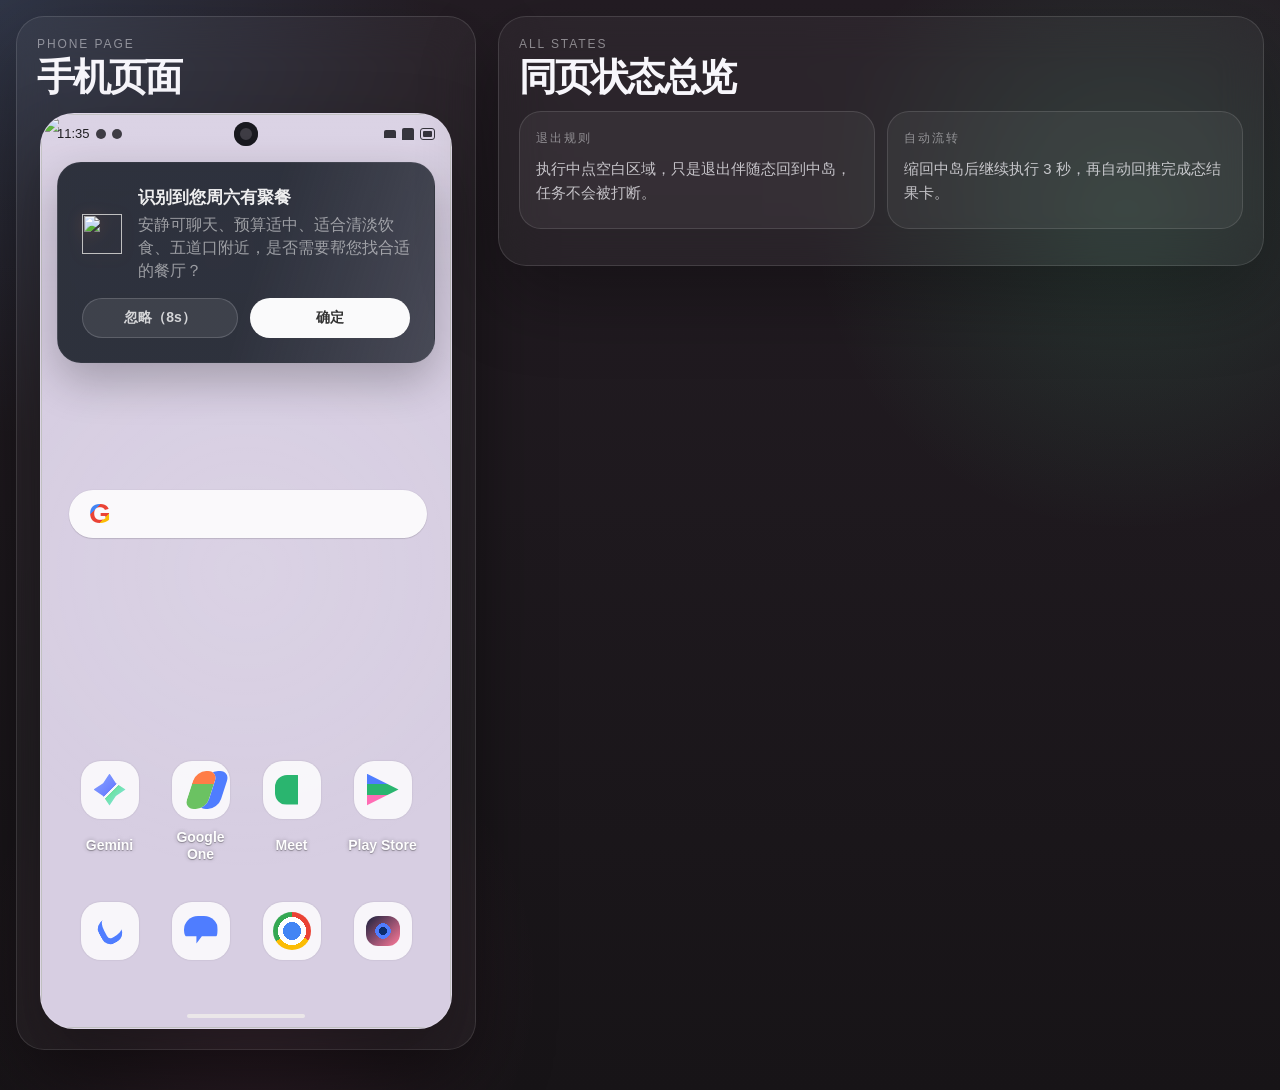
==== docs/index.html @ 6a026d92 "Deploy GitHub Pages demo" ====
<!DOCTYPE html>
<html lang="zh-CN">
  <head>
    <meta charset="UTF-8" />
    <meta name="viewport" content="width=device-width, initial-scale=1.0" />
    <title>玲珑台 · 手机单页状态 Demo</title>
    <link rel="stylesheet" href="./styles.css" />
    <script src="./script.js" defer></script>
  </head>
  <body>
    <main class="app-shell">
      <section class="showcase">
        <section class="phone-column" aria-labelledby="phoneDemoTitle">
          <div class="section-head">
            <p class="section-head__eyebrow">Phone Page</p>
            <h2 class="section-head__title" id="phoneDemoTitle">手机页面</h2>
          </div>

          <div class="phone-stage">
            <section class="phone-frame" id="phoneFrame" data-state="proactive" data-companion="false" aria-label="玲珑台手机状态原型">
              <div class="phone-scene" aria-hidden="true">
                <img
                  class="phone-scene__wallpaper"
                  src="https://www.figma.com/api/mcp/asset/6f708386-4f5e-4f0f-9b4f-8b4cb93e9d28"
                  alt=""
                />
                <div class="phone-scene__veil"></div>
              </div>

              <div class="status-bar">
                <div class="status-bar__left">
                  <span>11:35</span>
                  <span class="status-bar__icon-dot"></span>
                  <span class="status-bar__icon-dot"></span>
                </div>
                <div class="status-bar__camera"></div>
                <div class="status-bar__right">
                  <span class="signal signal--short"></span>
                  <span class="signal signal--mid"></span>
                  <span class="battery"></span>
                </div>
              </div>

              <div class="chip-runner" id="chipRunner" hidden>
                <img
                  class="chip-runner__orb"
                  src="https://www.figma.com/api/mcp/asset/0bcaefc9-18db-4b13-9043-79a9024e879a"
                  alt=""
                />
                <span class="chip-runner__eye"></span>
                <span class="chip-runner__label">执行中</span>
              </div>

              <div class="home-clock">
                <p class="home-clock__time">11:35</p>
                <p class="home-clock__meta">Mon, Aug 03 · 76°F</p>
              </div>

              <div class="search-bar">
                <span class="search-bar__logo">G</span>
              </div>

              <div class="app-grid" aria-hidden="true">
                <div class="app-icon">
                  <span class="app-icon__glyph app-icon__glyph--gem"></span>
                  <span class="app-icon__label">Gemini</span>
                </div>
                <div class="app-icon">
                  <span class="app-icon__glyph app-icon__glyph--one"></span>
                  <span class="app-icon__label">Google One</span>
                </div>
                <div class="app-icon">
                  <span class="app-icon__glyph app-icon__glyph--meet"></span>
                  <span class="app-icon__label">Meet</span>
                </div>
                <div class="app-icon">
                  <span class="app-icon__glyph app-icon__glyph--play"></span>
                  <span class="app-icon__label">Play Store</span>
                </div>
              </div>

              <div class="dock-row" aria-hidden="true">
                <div class="dock-icon dock-icon--phone"></div>
                <div class="dock-icon dock-icon--message"></div>
                <div class="dock-icon dock-icon--chrome"></div>
                <div class="dock-icon dock-icon--camera"></div>
              </div>

              <div class="companion-bottom-effect" id="companionBottomEffect" hidden aria-hidden="true"></div>
              <div class="glow-shell" id="glowShell" hidden></div>

              <div class="companion-dock" id="companionDock" hidden>
                <button class="companion-dock__action" type="button" tabindex="-1" aria-hidden="true">
                  <img
                    class="companion-dock__icon"
                    src="https://www.figma.com/api/mcp/asset/87b3742c-a028-407c-aced-9075e47ef347"
                    alt=""
                  />
                </button>
                <button class="companion-dock__action" type="button" tabindex="-1" aria-hidden="true">
                  <img
                    class="companion-dock__icon"
                    src="https://www.figma.com/api/mcp/asset/89a46f69-00f6-45d0-a961-5c5a5871bcb5"
                    alt=""
                  />
                </button>
                <button class="companion-dock__action" type="button" tabindex="-1" aria-hidden="true">
                  <img
                    class="companion-dock__icon companion-dock__icon--wide"
                    src="https://www.figma.com/api/mcp/asset/6d7c1234-5e90-4bb0-819e-bd3ad5ebcbb4"
                    alt=""
                  />
                </button>
              </div>

              <p class="tap-hint" id="tapHint" hidden>点击说话</p>

              <article class="overlay-card overlay-card--service" id="serviceCard" aria-live="polite">
                <div class="overlay-card__row">
                  <img
                    class="voice-logo"
                    src="https://www.figma.com/api/mcp/asset/0bcaefc9-18db-4b13-9043-79a9024e879a"
                    alt=""
                  />
                  <div class="overlay-card__copy">
                    <h3>识别到您周六有聚餐</h3>
                    <p>安静可聊天、预算适中、适合清淡饮食、五道口附近，是否需要帮您找合适的餐厅？</p>
                  </div>
                </div>
                <div class="overlay-card__actions">
                  <button class="ghost-btn" type="button" id="ignoreStartBtn">忽略（8s）</button>
                  <button class="solid-btn" type="button" id="startFlowBtn">确定</button>
                </div>
              </article>

              <article class="overlay-card overlay-card--selection" id="selectionCard" hidden aria-live="polite">
                <div class="overlay-card__head">
                  <h3>已为您找到 3 家符合条件的餐厅</h3>
                </div>
                <div class="restaurant-list" id="restaurantList"></div>
                <div class="overlay-card__actions">
                  <button class="ghost-btn" type="button" id="ignoreSelectBtn">忽略</button>
                  <button class="solid-btn" type="button" id="selectConfirmBtn">确认</button>
                </div>
              </article>

              <article class="overlay-card overlay-card--info" id="infoCard" hidden aria-live="polite">
                <div class="overlay-card__head">
                  <h3>已查到门店信息</h3>
                </div>
                <p class="overlay-card__quote" id="infoQuote">
                  “营业时间 10:00-22:00，已为您查到预约电话 xxx，是否需要为您电话预约？”
                </p>
                <div class="overlay-card__actions">
                  <button class="ghost-btn" type="button" id="ignoreInfoBtn">忽略</button>
                  <button class="solid-btn" type="button" id="confirmInfoBtn">确定</button>
                </div>
              </article>

              <article class="overlay-card overlay-card--toast" id="runningToast" hidden aria-live="polite">
                <div class="overlay-card__toast-meta">
                  <img
                    class="voice-logo voice-logo--small"
                    src="https://www.figma.com/api/mcp/asset/0bcaefc9-18db-4b13-9043-79a9024e879a"
                    alt=""
                  />
                  <span>天禧AI-正在执行</span>
                </div>
                <p id="runningCopy">正在为您完成餐厅预订...</p>
              </article>

              <button class="blank-surface" id="blankZoneBtn" type="button" hidden aria-label="点击空白处退出伴随态"></button>

              <article class="overlay-card overlay-card--result" id="resultCard" hidden aria-live="polite">
                <div class="overlay-card__row overlay-card__row--start">
                  <img
                    class="voice-logo"
                    src="https://www.figma.com/api/mcp/asset/0bcaefc9-18db-4b13-9043-79a9024e879a"
                    alt=""
                  />
                  <div class="overlay-card__copy">
                    <h3>已为您完成餐厅预订</h3>
                    <p class="overlay-card__result-line" id="resultPrimary">✓预订餐厅：金谷园饺子馆·五道口店，时间：周六 18:30</p>
                    <p class="overlay-card__result-line">✓添加日程：已添加周日聚餐日程</p>
                  </div>
                </div>
                <div class="overlay-card__actions overlay-card__actions--single">
                  <button class="ghost-btn ghost-btn--wide" type="button" id="finishBtn">我知道了</button>
                </div>
              </article>

              <div class="gesture-bar" aria-hidden="true"></div>
            </section>
          </div>
        </section>

        <section class="states-column" aria-labelledby="statesTitle">
          <div class="section-head section-head--tight">
            <p class="section-head__eyebrow">All States</p>
            <h2 class="section-head__title" id="statesTitle">同页状态总览</h2>
          </div>

          <div class="flow-notes">
            <div class="flow-notes__item">
              <span class="flow-notes__label">退出规则</span>
              <p>执行中点空白区域，只是退出伴随态回到中岛，任务不会被打断。</p>
            </div>
            <div class="flow-notes__item">
              <span class="flow-notes__label">自动流转</span>
              <p>缩回中岛后继续执行 3 秒，再自动回推完成态结果卡。</p>
            </div>
          </div>

          <div class="state-grid" id="stateGrid" aria-label="状态节点列表"></div>
        </section>
      </section>
    </main>
  </body>
</html>
---- docs/styles.css ----
:root {
  --bg: #171417;
  --bg-soft: #201b20;
  --panel: rgba(255, 255, 255, 0.06);
  --panel-strong: rgba(255, 255, 255, 0.09);
  --line: rgba(255, 255, 255, 0.12);
  --line-strong: rgba(255, 255, 255, 0.22);
  --text: #f7f6fb;
  --text-muted: rgba(247, 246, 251, 0.74);
  --text-soft: rgba(247, 246, 251, 0.48);
  --card-text: rgba(255, 255, 255, 0.92);
  --card-muted: rgba(255, 255, 255, 0.52);
  --accent-blue: #6eb8ff;
  --accent-green: #5ce19e;
  --accent-orange: #ff8a2a;
  --white: #ffffff;
  --shadow-lg: 0 30px 80px rgba(0, 0, 0, 0.32);
  --shadow-md: 0 18px 44px rgba(0, 0, 0, 0.24);
  --ease: cubic-bezier(0.22, 1, 0.36, 1);
  --fast: 180ms;
  --medium: 320ms;
  --slow: 520ms;
}

* {
  box-sizing: border-box;
}

[hidden] {
  display: none !important;
}

html,
body {
  margin: 0;
  min-height: 100%;
}

body {
  font-family: "Avenir Next", "SF Pro Display", "PingFang SC", "Hiragino Sans GB", "Noto Sans SC", sans-serif;
  color: var(--text);
  background:
    radial-gradient(circle at left top, rgba(110, 184, 255, 0.16), transparent 26%),
    radial-gradient(circle at right 12% top 20%, rgba(92, 225, 158, 0.14), transparent 22%),
    radial-gradient(circle at left 20% bottom 10%, rgba(255, 108, 180, 0.1), transparent 20%),
    linear-gradient(180deg, #241d24 0%, var(--bg) 100%);
}

button,
a {
  font: inherit;
}

button {
  border: 0;
  background: none;
  color: inherit;
  padding: 0;
  cursor: pointer;
  -webkit-tap-highlight-color: transparent;
}

a {
  color: inherit;
  text-decoration: none;
}

button:focus-visible,
a:focus-visible,
.restaurant-item:focus-visible,
.state-tile:focus-visible {
  outline: 2px solid rgba(92, 225, 158, 0.9);
  outline-offset: 3px;
}

.app-shell {
  width: min(1360px, calc(100% - 32px));
  margin: 0 auto;
  padding: 16px 0 40px;
}

.hero {
  display: flex;
  align-items: flex-end;
  justify-content: space-between;
  gap: 24px;
  margin-bottom: 22px;
}

.hero__copy {
  max-width: 780px;
}

.hero__eyebrow,
.section-head__eyebrow,
.current-state-card__tag,
.flow-notes__label {
  margin: 0 0 6px;
  font-size: 12px;
  letter-spacing: 0.16em;
  text-transform: uppercase;
  color: var(--text-soft);
}

.hero__title,
.section-head__title {
  margin: 0;
  font-size: clamp(28px, 3vw, 50px);
  line-height: 1.03;
  letter-spacing: -0.05em;
}

.hero__desc {
  margin: 14px 0 0;
  max-width: 760px;
  font-size: 16px;
  line-height: 1.7;
  color: var(--text-muted);
}

.hero__actions {
  display: flex;
  align-items: center;
  gap: 12px;
  flex-wrap: wrap;
}

.hero__link,
.hero__button {
  min-height: 46px;
  padding: 0 18px;
  border-radius: 999px;
  display: inline-flex;
  align-items: center;
  justify-content: center;
  border: 1px solid var(--line);
  background: rgba(255, 255, 255, 0.05);
  backdrop-filter: blur(14px);
  -webkit-backdrop-filter: blur(14px);
  transition: transform var(--fast) var(--ease), background var(--fast) ease, border-color var(--fast) ease;
}

.hero__link:hover,
.hero__button:hover {
  transform: translateY(-1px);
  background: rgba(255, 255, 255, 0.1);
  border-color: rgba(110, 184, 255, 0.3);
}

.showcase {
  display: grid;
  grid-template-columns: minmax(340px, 460px) minmax(0, 1fr);
  gap: 22px;
  align-items: start;
}

.phone-column,
.states-column {
  background: rgba(255, 255, 255, 0.04);
  border: 1px solid var(--line);
  border-radius: 28px;
  padding: 20px;
  box-shadow: var(--shadow-lg);
  backdrop-filter: blur(22px);
  -webkit-backdrop-filter: blur(22px);
}

.section-head {
  margin-bottom: 16px;
}

.section-head--tight {
  margin-bottom: 14px;
}

.current-state-card {
  background: rgba(255, 255, 255, 0.05);
  border: 1px solid var(--line);
  border-radius: 22px;
  padding: 15px 16px;
  margin-bottom: 16px;
}

.current-state-card__meta {
  display: flex;
  align-items: center;
  justify-content: space-between;
  gap: 12px;
}

.current-state-card__step {
  font-size: 12px;
  letter-spacing: 0.14em;
  text-transform: uppercase;
  color: var(--text-soft);
}

.current-state-card__title {
  margin: 10px 0 8px;
  font-size: 22px;
  line-height: 1.14;
}

.current-state-card__desc {
  margin: 0;
  font-size: 15px;
  line-height: 1.65;
  color: var(--text-muted);
}

.phone-stage {
  display: flex;
  justify-content: center;
}

.phone-frame {
  position: relative;
  width: min(100%, 412px);
  aspect-ratio: 412 / 916;
  overflow: hidden;
  border-radius: 34px;
  border: 1px solid rgba(255, 255, 255, 0.16);
  background: #d7cee2;
  box-shadow: 0 36px 70px rgba(0, 0, 0, 0.34);
  isolation: isolate;
}

.phone-frame::before,
.phone-frame::after {
  content: "";
  position: absolute;
  pointer-events: none;
  opacity: 0;
  transition: opacity var(--medium) ease, transform var(--slow) var(--ease);
}

.phone-frame::before {
  left: -38%;
  right: -38%;
  bottom: -10%;
  height: 42%;
  border-radius: 50%;
  background:
    radial-gradient(circle at 12% 62%, rgba(255, 194, 70, 0.92), transparent 18%),
    radial-gradient(circle at 24% 82%, rgba(255, 76, 120, 0.9), transparent 24%),
    radial-gradient(circle at 50% 42%, rgba(255, 122, 208, 0.5), transparent 20%),
    radial-gradient(circle at 74% 62%, rgba(67, 184, 255, 0.95), transparent 26%),
    radial-gradient(circle at 58% 92%, rgba(92, 102, 255, 0.7), transparent 28%);
  filter: blur(52px) saturate(1.3);
  transform: translateY(26px) scale(0.9);
  z-index: 1;
}

.phone-frame::after {
  inset: auto -3% 0;
  height: 212px;
  background:
    linear-gradient(180deg, rgba(255, 255, 255, 0), rgba(44, 38, 88, 0.08) 28%, rgba(18, 18, 40, 0.16)),
    radial-gradient(circle at 50% 112%, rgba(255, 255, 255, 0.025), transparent 56%);
  backdrop-filter: blur(14px);
  -webkit-backdrop-filter: blur(14px);
  mask-image: linear-gradient(180deg, transparent 0%, rgba(0, 0, 0, 0.05) 16%, rgba(0, 0, 0, 0.18) 34%, rgba(0, 0, 0, 0.42) 56%, rgba(0, 0, 0, 0.72) 78%, #000 100%);
  -webkit-mask-image: linear-gradient(180deg, transparent 0%, rgba(0, 0, 0, 0.05) 16%, rgba(0, 0, 0, 0.18) 34%, rgba(0, 0, 0, 0.42) 56%, rgba(0, 0, 0, 0.72) 78%, #000 100%);
  transform: translateY(24px);
  z-index: 1;
}

.phone-frame[data-companion="true"]::before,
.phone-frame[data-companion="true"]::after,
.phone-frame[data-companion="leaving"]::before,
.phone-frame[data-companion="leaving"]::after {
  opacity: 1;
  transform: translateY(0) scale(1);
}

.phone-frame[data-companion="true"]::before {
  animation: bottomAmbientPulse 3.8s ease-in-out infinite alternate;
}

.phone-frame[data-companion="true"]::after {
  animation: companionBottomFog 2.8s ease-in-out infinite alternate;
}

.phone-frame[data-companion="leaving"]::before,
.phone-frame[data-companion="leaving"]::after {
  opacity: 0;
  animation: none;
}

.phone-scene,
.status-bar,
.chip-runner,
.home-clock,
.search-bar,
.app-grid,
.dock-row,
.companion-bottom-effect,
.glow-shell,
.companion-dock,
.tap-hint,
.overlay-card,
.blank-surface,
.gesture-bar {
  position: absolute;
}

.phone-scene {
  inset: 0;
  z-index: 0;
}

.phone-scene__wallpaper {
  width: 100%;
  height: 100%;
  display: block;
  object-fit: cover;
}

.phone-scene__veil {
  position: absolute;
  inset: 0;
  background:
    linear-gradient(180deg, rgba(255, 255, 255, 0.12), transparent 20%),
    radial-gradient(circle at center, rgba(255, 255, 255, 0.09), transparent 60%);
  mix-blend-mode: soft-light;
}

.status-bar {
  inset: 0 16px auto;
  height: 40px;
  display: flex;
  align-items: center;
  justify-content: space-between;
  z-index: 4;
}

.status-bar__left,
.status-bar__right {
  display: flex;
  align-items: center;
  gap: 6px;
  min-width: 82px;
  font-size: 13px;
  color: rgba(10, 10, 12, 0.9);
}

.status-bar__right {
  justify-content: flex-end;
}

.status-bar__icon-dot,
.status-bar__camera {
  border-radius: 999px;
  background: rgba(18, 18, 24, 0.78);
}

.status-bar__icon-dot {
  width: 10px;
  height: 10px;
}

.status-bar__camera {
  width: 24px;
  height: 24px;
  box-shadow: inset 0 0 0 6px rgba(18, 18, 24, 0.84);
}

.signal {
  display: block;
  width: 12px;
  border-radius: 2px 2px 0 0;
  background: rgba(18, 18, 24, 0.82);
}

.signal--short {
  height: 8px;
}

.signal--mid {
  height: 12px;
}

.battery {
  width: 15px;
  height: 12px;
  border-radius: 3px;
  border: 1.6px solid rgba(18, 18, 24, 0.82);
  position: relative;
}

.battery::after {
  content: "";
  position: absolute;
  inset: 2px;
  border-radius: 1px;
  background: rgba(18, 18, 24, 0.82);
}

.home-clock,
.search-bar,
.app-grid,
.dock-row {
  z-index: 2;
  transition: filter var(--medium) ease, opacity var(--medium) ease, transform var(--medium) var(--ease);
}

.home-clock {
  left: 32px;
  top: 92px;
  color: rgba(255, 255, 255, 0.98);
}

.home-clock__time {
  margin: 0;
  font-size: clamp(74px, 19vw, 86px);
  font-weight: 300;
  line-height: 0.96;
  letter-spacing: -0.05em;
}

.home-clock__meta {
  margin: 10px 0 0;
  font-size: 17px;
  line-height: 1;
  text-shadow: 0 0 10px rgba(0, 0, 0, 0.16);
}

.search-bar {
  left: 28px;
  right: 24px;
  top: 376px;
  height: 48px;
  border-radius: 40px;
  background: rgba(255, 255, 255, 0.87);
  box-shadow: 0 1px 1px rgba(0, 0, 0, 0.12), 0 0 1px rgba(0, 0, 0, 0.21);
  display: flex;
  align-items: center;
  padding-left: 20px;
}

.search-bar__logo {
  font-size: 28px;
  font-weight: 700;
  background: linear-gradient(135deg, #4285f4 0 33%, #ea4335 33% 66%, #fbbc05 66%);
  -webkit-background-clip: text;
  background-clip: text;
  color: transparent;
}

.app-grid {
  left: 30px;
  right: 30px;
  bottom: 164px;
  display: grid;
  grid-template-columns: repeat(4, 1fr);
  gap: 18px 14px;
}

.app-icon {
  display: grid;
  justify-items: center;
  gap: 10px;
}

.app-icon__glyph {
  width: 58px;
  height: 58px;
  display: block;
  border-radius: 20px;
  background: rgba(255, 255, 255, 0.82);
  box-shadow: 0 0 2px rgba(0, 0, 0, 0.14);
  position: relative;
}

.app-icon__glyph::after,
.dock-icon::after,
.companion-dock__ic::after {
  content: "";
  position: absolute;
  inset: 0;
}

.app-icon__glyph--gem::after {
  inset: 13px;
  border-radius: 16px;
  background:
    linear-gradient(135deg, #8aa6ff 0%, #6c81ff 50%, transparent 50%),
    linear-gradient(315deg, #8ee3ff 0%, #6de2a2 44%, transparent 44%);
  clip-path: polygon(50% 0%, 70% 30%, 100% 50%, 70% 70%, 50% 100%, 30% 70%, 0% 50%, 30% 30%);
}

.app-icon__glyph--one::after {
  inset: 10px 18px;
  border-radius: 10px;
  background:
    linear-gradient(180deg, #ff7d47 0 34%, transparent 34%),
    linear-gradient(180deg, transparent 0 32%, #6bc262 32% 100%);
  transform: skew(-18deg);
  box-shadow: 12px 0 0 #4f7dff;
}

.app-icon__glyph--meet::after {
  inset: 14px 12px;
  border-radius: 12px;
  background: linear-gradient(90deg, #2ab56f 0 68%, transparent 68%);
  clip-path: polygon(0 0, 70% 0, 70% 22%, 100% 0, 100% 100%, 70% 78%, 70% 100%, 0 100%);
}

.app-icon__glyph--play::after {
  inset: 13px;
  clip-path: polygon(0 0, 100% 50%, 0 100%);
  background: linear-gradient(180deg, #4f7dff 0 32%, #2ab56f 32% 66%, #ff6cb4 66% 100%);
}

.app-icon__label {
  font-size: 14px;
  line-height: 1.25;
  font-weight: 700;
  text-align: center;
  color: rgba(255, 255, 255, 0.98);
  text-shadow: 0 0.5px 1px rgba(0, 0, 0, 0.3), 0 0 4px rgba(0, 0, 0, 0.3);
}

.dock-row {
  left: 30px;
  right: 30px;
  bottom: 68px;
  display: grid;
  grid-template-columns: repeat(4, 1fr);
  gap: 14px;
}

.dock-icon {
  width: 58px;
  height: 58px;
  margin: 0 auto;
  border-radius: 20px;
  background: rgba(255, 255, 255, 0.82);
  box-shadow: 0 0 2px rgba(0, 0, 0, 0.14);
  position: relative;
}

.dock-icon--phone::after {
  inset: 16px 18px;
  border-radius: 10px;
  border-left: 6px solid #4f7dff;
  border-bottom: 6px solid #4f7dff;
  transform: rotate(-28deg);
}

.dock-icon--message::after {
  inset: 14px 12px 16px;
  border-radius: 16px;
  background: #4f7dff;
  clip-path: polygon(0 0, 100% 0, 100% 74%, 54% 74%, 38% 100%, 38% 74%, 0 74%);
}

.dock-icon--chrome::after {
  inset: 10px;
  border-radius: 50%;
  background:
    radial-gradient(circle at center, #4285f4 0 34%, #ffffff 34% 52%, transparent 52%),
    conic-gradient(#ea4335 0 33%, #fbbc05 33% 66%, #34a853 66% 100%);
}

.dock-icon--camera::after {
  inset: 14px 12px;
  border-radius: 12px;
  background:
    radial-gradient(circle at center, #0b2d6d 0 18%, #4f7dff 18% 34%, transparent 34%),
    linear-gradient(135deg, #19213e, #ff7a9a);
}

.phone-frame[data-companion="true"] .dock-row,
.phone-frame[data-companion="leaving"] .dock-row {
  opacity: 0.42;
  filter: blur(8px);
  transform: scale(1.01);
}

.companion-bottom-effect {
  left: -14%;
  right: -14%;
  bottom: -26px;
  height: 288px;
  z-index: 3;
  pointer-events: none;
  background:
    radial-gradient(circle at 18% 78%, rgba(255, 162, 88, 0.72), transparent 26%),
    radial-gradient(circle at 34% 76%, rgba(255, 96, 166, 0.82), transparent 28%),
    radial-gradient(circle at 55% 64%, rgba(170, 134, 255, 0.62), transparent 24%),
    radial-gradient(circle at 74% 76%, rgba(104, 154, 255, 0.84), transparent 30%),
    radial-gradient(circle at 92% 82%, rgba(86, 206, 255, 0.5), transparent 24%);
  mix-blend-mode: screen;
  opacity: 0.88;
  filter: blur(42px) saturate(1.4) brightness(1.03);
  mask-image: linear-gradient(
    180deg,
    transparent 0%,
    rgba(0, 0, 0, 0.02) 12%,
    rgba(0, 0, 0, 0.06) 22%,
    rgba(0, 0, 0, 0.14) 34%,
    rgba(0, 0, 0, 0.28) 46%,
    rgba(0, 0, 0, 0.5) 60%,
    rgba(0, 0, 0, 0.78) 76%,
    #000 92%
  );
  -webkit-mask-image: linear-gradient(
    180deg,
    transparent 0%,
    rgba(0, 0, 0, 0.02) 12%,
    rgba(0, 0, 0, 0.06) 22%,
    rgba(0, 0, 0, 0.14) 34%,
    rgba(0, 0, 0, 0.28) 46%,
    rgba(0, 0, 0, 0.5) 60%,
    rgba(0, 0, 0, 0.78) 76%,
    #000 92%
  );
  transform: translateY(20px) scale(1.05);
  transition: opacity var(--medium) ease, transform var(--medium) var(--ease), filter var(--medium) ease;
}

.chip-runner {
  left: 138px;
  top: 8px;
  height: 32px;
  min-width: 136px;
  padding: 0 10px 0 8px;
  border-radius: 999px;
  display: flex;
  align-items: center;
  gap: 8px;
  background: rgba(0, 0, 0, 0.96);
  z-index: 7;
  box-shadow: var(--shadow-md);
}

.chip-runner__orb,
.voice-orb {
  border-radius: 50%;
}

.chip-runner__orb {
  width: 24px;
  height: 24px;
  display: block;
  object-fit: contain;
  filter: drop-shadow(0 0 6px rgba(255, 148, 72, 0.2));
  animation: orbSpin 3.2s linear infinite;
}

.chip-runner__eye {
  width: 16px;
  height: 16px;
  border-radius: 50%;
  background: rgba(255, 255, 255, 0.16);
  animation: chipBlink 2.2s ease-in-out infinite;
}

.chip-runner__label {
  font-size: 12px;
  font-weight: 700;
  color: rgba(255, 255, 255, 0.95);
}

.overlay-card {
  left: 16px;
  right: 16px;
  color: var(--card-text);
  background: linear-gradient(106deg, rgba(40, 44, 55, 0.97) 52%, rgba(40, 44, 55, 0.82) 100%);
  backdrop-filter: blur(12px);
  -webkit-backdrop-filter: blur(12px);
  border-radius: 24px;
  box-shadow: var(--shadow-md);
  border: 1px solid rgba(255, 255, 255, 0.03);
  z-index: 6;
}

.overlay-card--service,
.overlay-card--selection,
.overlay-card--info,
.overlay-card--result {
  top: 48px;
  padding: 24px;
}

.overlay-card--service {
  min-height: 190px;
}

.overlay-card--selection {
  min-height: 377px;
}

.overlay-card--info {
  min-height: 205px;
}

.overlay-card--result {
  min-height: 192px;
}

.overlay-card--toast {
  top: 48px;
  padding: 18px 22px;
  min-height: 100px;
  border: 1px solid rgba(70, 192, 255, 0.84);
}

.overlay-card__row {
  display: flex;
  align-items: center;
  gap: 16px;
}

.overlay-card__row--start {
  align-items: flex-start;
}

.overlay-card__copy {
  min-width: 0;
}

.overlay-card__copy h3,
.overlay-card__head h3 {
  margin: 0;
  font-size: 17px;
  line-height: 1.3;
  font-weight: 600;
}

.overlay-card__copy p,
.overlay-card__quote {
  margin: 4px 0 0;
  font-size: 16px;
  line-height: 1.45;
  color: var(--card-muted);
}

.overlay-card__quote {
  margin-top: 24px;
  line-height: 1.5;
}

.overlay-card__result-line + .overlay-card__result-line {
  margin-top: 2px;
}

.overlay-card__actions {
  display: flex;
  gap: 12px;
  margin-top: 16px;
}

.overlay-card__actions--single {
  margin-top: 16px;
}

.ghost-btn,
.solid-btn {
  height: 40px;
  border-radius: 999px;
  font-size: 14px;
  font-weight: 700;
  transition: transform var(--fast) var(--ease), background var(--fast) ease, border-color var(--fast) ease;
}

.ghost-btn:hover,
.solid-btn:hover,
.restaurant-item:hover,
.state-tile:hover {
  transform: translateY(-1px);
}

.ghost-btn {
  flex: 1 1 0;
  color: rgba(255, 255, 255, 0.78);
  background: rgba(255, 255, 255, 0.08);
  border: 0.5px solid rgba(255, 255, 255, 0.16);
}

.ghost-btn--wide {
  width: 100%;
}

.solid-btn {
  width: 160px;
  color: #333333;
  background: rgba(255, 255, 255, 0.98);
  border: 0.5px solid rgba(255, 255, 255, 0.1);
}

.restaurant-list {
  display: grid;
  gap: 20px;
  margin-top: 24px;
}

.restaurant-item {
  display: grid;
  grid-template-columns: 1fr auto;
  gap: 16px;
  align-items: center;
  text-align: left;
}

.restaurant-item__title {
  margin: 0;
  font-size: 17px;
  line-height: 1.25;
  font-weight: 700;
  color: var(--card-text);
}

.restaurant-item__price {
  color: var(--accent-orange);
}

.restaurant-item__meta {
  margin: 4px 0 0;
  font-size: 13px;
  line-height: 1.38;
  color: rgba(255, 255, 255, 0.46);
}

.radio-mark {
  width: 28px;
  height: 28px;
  border-radius: 50%;
  border: 1.5px solid rgba(255, 255, 255, 0.35);
  display: grid;
  place-items: center;
  position: relative;
  transition: border-color var(--fast) ease, background var(--fast) ease;
}

.radio-mark::after {
  content: "";
  width: 10px;
  height: 10px;
  border-radius: 50%;
  background: transparent;
  transition: transform var(--fast) var(--ease);
}

.restaurant-item.is-selected .radio-mark {
  border-color: #5b84ff;
  background: rgba(91, 132, 255, 0.95);
}

.restaurant-item.is-selected .radio-mark::after {
  width: 6px;
  height: 10px;
  border-radius: 0;
  border-right: 2px solid #ffffff;
  border-bottom: 2px solid #ffffff;
  transform: rotate(45deg) translate(-1px, -1px);
}

.overlay-card__toast-meta {
  display: flex;
  align-items: center;
  gap: 10px;
  color: rgba(255, 255, 255, 0.54);
  font-size: 14px;
  line-height: 1.3;
}

.overlay-card--toast p {
  margin: 12px 0 0;
  font-size: 17px;
  line-height: 1.3;
  font-weight: 600;
  color: rgba(255, 255, 255, 0.94);
}

.voice-logo {
  width: 40px;
  height: 40px;
  display: block;
  object-fit: contain;
  flex: none;
  filter: drop-shadow(0 2px 8px rgba(255, 126, 66, 0.16));
  animation: orbSpin 4s linear infinite;
}

.voice-logo--small {
  width: 20px;
  height: 20px;
  filter: drop-shadow(0 1px 4px rgba(255, 126, 66, 0.18));
}

.glow-shell {
  inset: 0;
  border-radius: 34px;
  pointer-events: none;
  z-index: 5;
  overflow: visible;
  filter: saturate(2.05) brightness(1.34);
  animation: glowRingShift 4.2s linear infinite, glowRingBlink 0.9s ease-in-out infinite;
  opacity: 0;
  transform: scale(1.022);
  transition: opacity var(--medium) ease, transform var(--medium) var(--ease), filter var(--medium) ease;
}

.glow-shell::before {
  content: "";
  position: absolute;
  inset: -25px -24px -24px -25px;
  border-radius: 52px;
  background: center center / 100% 100% no-repeat url("https://www.figma.com/api/mcp/asset/1e71c163-19b4-4a66-a35f-e43fd5db0293");
  opacity: 1;
  mix-blend-mode: screen;
  filter: blur(0.1px) saturate(2.15) brightness(1.42) drop-shadow(0 0 18px rgba(63, 184, 255, 0.6))
    drop-shadow(0 0 26px rgba(255, 92, 184, 0.34)) drop-shadow(0 0 22px rgba(255, 206, 72, 0.28));
  transform: scale(1.03);
}

.glow-shell::after {
  content: "";
  position: absolute;
  inset: 4px;
  border-radius: 32px;
  box-shadow:
    inset 0 0 34px rgba(255, 255, 255, 0.08),
    inset 0 0 120px rgba(60, 176, 255, 0.24),
    inset 0 0 146px rgba(255, 122, 208, 0.2),
    0 0 34px rgba(70, 192, 255, 0.66),
    0 0 72px rgba(87, 126, 255, 0.5),
    0 0 86px rgba(255, 109, 190, 0.36),
    0 0 98px rgba(255, 206, 72, 0.18);
  opacity: 1;
}

.companion-bottom-effect.is-visible,
.glow-shell.is-visible {
  opacity: 1;
  transform: translateY(0) scale(1);
}

.glow-shell.is-bursting::before {
  animation: companionBurstFlash 520ms var(--ease) both;
}

.companion-bottom-effect.is-bursting {
  animation: companionBottomBurst 560ms var(--ease) both;
}

.companion-dock {
  left: 92px;
  bottom: 122px;
  width: 228px;
  display: flex;
  justify-content: space-between;
  z-index: 5;
  opacity: 0;
  transform: translateY(12px);
  transition: opacity var(--medium) ease, transform var(--medium) var(--ease);
}

.companion-dock__action {
  width: 64px;
  height: 44px;
  border-radius: 85px;
  border: 1px solid rgba(255, 255, 255, 0.96);
  background: rgba(255, 255, 255, 0.82);
  box-shadow: 0 0 10px rgba(0, 0, 0, 0.2);
  display: grid;
  place-items: center;
  backdrop-filter: blur(14px);
  -webkit-backdrop-filter: blur(14px);
}

.companion-dock__icon {
  width: 24px;
  height: 24px;
  display: block;
  object-fit: contain;
}

.companion-dock__icon--wide {
  width: 26px;
  height: 26px;
}

.tap-hint {
  left: 0;
  right: 0;
  bottom: 42px;
  text-align: center;
  font-size: 18px;
  letter-spacing: 0.01em;
  color: transparent;
  opacity: 0.94;
  background-image: linear-gradient(90deg, #ffd695 0%, #ffffff 44%, #86a3ff 100%);
  -webkit-background-clip: text;
  background-clip: text;
  text-shadow: 0 0 12px rgba(255, 255, 255, 0.26);
  z-index: 5;
  opacity: 0;
  transform: translateY(12px);
  transition: opacity var(--medium) ease, transform var(--medium) var(--ease);
}

.companion-dock.is-visible,
.tap-hint.is-visible {
  opacity: 1;
  transform: translateY(0);
}

.blank-surface {
  inset: 160px 0 138px;
  z-index: 4;
  background: transparent;
}

.gesture-bar {
  left: 146px;
  right: 146px;
  bottom: 10px;
  height: 4px;
  border-radius: 8px;
  background: rgba(241, 238, 235, 0.8);
  z-index: 6;
}

.panel-enter--drop {
  animation: notificationDrop 720ms var(--ease) both;
}

.panel-enter--card {
  animation: companionCardIn 520ms var(--ease) both;
}

.panel-enter--toast {
  animation: runningToastIn 440ms var(--ease) both;
}

.panel-enter--chip {
  animation: chipIn 420ms var(--ease) both;
}

.panel-enter--result {
  animation: resultCardIn 680ms var(--ease) both;
}

.panel-exit--result {
  animation: resultCardOut 360ms var(--ease) both;
}

.ambient-enter {
  animation: ambientRise 460ms var(--ease) both;
}

.flow-notes {
  display: grid;
  grid-template-columns: repeat(2, minmax(0, 1fr));
  gap: 12px;
  margin-bottom: 16px;
}

.flow-notes__item {
  min-height: 118px;
  padding: 16px;
  border-radius: 22px;
  border: 1px solid var(--line);
  background: rgba(255, 255, 255, 0.05);
}

.flow-notes__item p {
  margin: 10px 0 0;
  font-size: 15px;
  line-height: 1.65;
  color: var(--text-muted);
}

.state-grid {
  display: grid;
  grid-template-columns: repeat(2, minmax(0, 1fr));
  gap: 12px;
}

.state-tile {
  min-height: 138px;
  padding: 16px;
  border-radius: 22px;
  text-align: left;
  border: 1px solid var(--line);
  background: rgba(255, 255, 255, 0.04);
  transition: transform var(--fast) var(--ease), border-color var(--fast) ease, background var(--fast) ease;
}

.state-tile.is-active {
  border-color: rgba(92, 225, 158, 0.4);
  background: linear-gradient(135deg, rgba(92, 225, 158, 0.18), rgba(110, 184, 255, 0.14));
}

.state-tile.is-past {
  background: rgba(255, 255, 255, 0.06);
}

.state-tile__meta {
  display: flex;
  align-items: center;
  justify-content: space-between;
  gap: 12px;
}

.state-tile__index,
.state-tile__type {
  font-size: 12px;
  letter-spacing: 0.1em;
  text-transform: uppercase;
  color: var(--text-soft);
}

.state-tile__title {
  margin: 12px 0 8px;
  font-size: 20px;
  line-height: 1.16;
}

.state-tile__copy {
  margin: 0;
  font-size: 14px;
  line-height: 1.6;
  color: var(--text-muted);
}

@keyframes notificationDrop {
  0% {
    opacity: 0;
    transform: translateY(-84px) scale(0.94);
  }
  62% {
    opacity: 1;
    transform: translateY(8px) scale(1.01);
  }
  100% {
    opacity: 1;
    transform: translateY(0) scale(1);
  }
}

@keyframes companionCardIn {
  0% {
    opacity: 0;
    transform: translateY(18px) scale(0.97);
  }
  100% {
    opacity: 1;
    transform: translateY(0) scale(1);
  }
}

@keyframes runningToastIn {
  0% {
    opacity: 0;
    transform: translateY(-18px) scale(0.92);
  }
  100% {
    opacity: 1;
    transform: translateY(0) scale(1);
  }
}

@keyframes chipIn {
  0% {
    opacity: 0;
    transform: translateY(-10px) scale(0.78);
  }
  100% {
    opacity: 1;
    transform: translateY(0) scale(1);
  }
}

@keyframes resultCardIn {
  0% {
    opacity: 0;
    transform: translateY(-38px) scale(0.92);
  }
  70% {
    opacity: 1;
    transform: translateY(6px) scale(1.01);
  }
  100% {
    opacity: 1;
    transform: translateY(0) scale(1);
  }
}

@keyframes resultCardOut {
  0% {
    opacity: 1;
    transform: translateY(0) scale(1);
  }
  100% {
    opacity: 0;
    transform: translateY(-14px) scale(0.96);
  }
}

@keyframes ambientRise {
  0% {
    opacity: 0;
    transform: translateY(18px);
  }
  100% {
    opacity: 1;
    transform: translateY(0);
  }
}

@keyframes glowRingShift {
  0% {
    filter: saturate(1.08) hue-rotate(0deg);
  }
  100% {
    filter: saturate(1.18) hue-rotate(360deg);
  }
}

@keyframes glowRingBlink {
  0%,
  100% {
    opacity: 0.9;
  }
  50% {
    opacity: 1;
  }
}

@keyframes bottomAmbientPulse {
  0% {
    opacity: 0.9;
    filter: blur(52px) saturate(1.28);
  }
  100% {
    opacity: 1;
    filter: blur(56px) saturate(1.38);
  }
}

@keyframes companionBottomFog {
  0% {
    opacity: 0.94;
    filter: blur(14px);
  }
  100% {
    opacity: 1;
    filter: blur(18px);
  }
}

@keyframes companionBurstFlash {
  0% {
    opacity: 0;
    transform: scale(1.035);
    filter: blur(8px) brightness(1.28) saturate(1.6);
  }
  42% {
    opacity: 1;
    transform: scale(1.012);
    filter: blur(1px) brightness(1.18) saturate(1.42);
  }
  100% {
    opacity: 0.98;
    transform: scale(1.01);
    filter: blur(0.2px) brightness(1) saturate(1.28);
  }
}

@keyframes companionBottomBurst {
  0% {
    opacity: 0;
    transform: translateY(24px) scale(1.08);
    filter: blur(18px) saturate(1.5);
  }
  52% {
    opacity: 1;
    transform: translateY(-2px) scale(1.03);
    filter: blur(4px) saturate(1.3);
  }
  100% {
    opacity: 0.94;
    transform: translateY(0) scale(1);
    filter: blur(0.2px) saturate(1.14);
  }
}

@keyframes orbSpin {
  0% {
    transform: rotate(0deg);
  }
  100% {
    transform: rotate(360deg);
  }
}

@keyframes chipBlink {
  0%,
  40%,
  100% {
    opacity: 0.16;
    transform: scale(1);
  }
  20% {
    opacity: 0.34;
    transform: scale(1.06);
  }
}

@media (max-width: 980px) {
  .showcase {
    grid-template-columns: 1fr;
  }

  .phone-column {
    order: 1;
  }

  .states-column {
    order: 2;
  }
}

@media (max-width: 760px) {
  .app-shell {
    width: min(100% - 20px, 960px);
    padding: 18px 0 28px;
  }

  .hero {
    flex-direction: column;
    align-items: flex-start;
  }

  .phone-column,
  .states-column {
    padding: 14px;
    border-radius: 22px;
  }

  .hero__title,
  .section-head__title {
    font-size: clamp(28px, 9vw, 40px);
  }

  .hero__desc,
  .current-state-card__desc,
  .flow-notes__item p,
  .state-tile__copy {
    font-size: 14px;
  }

  .flow-notes,
  .state-grid {
    grid-template-columns: 1fr;
  }

  .current-state-card__title,
  .state-tile__title {
    font-size: 18px;
  }
}

@media (prefers-reduced-motion: reduce) {
  *,
  *::before,
  *::after {
    animation-duration: 0.01ms !important;
    animation-iteration-count: 1 !important;
    transition-duration: 0.01ms !important;
    scroll-behavior: auto !important;
  }
}
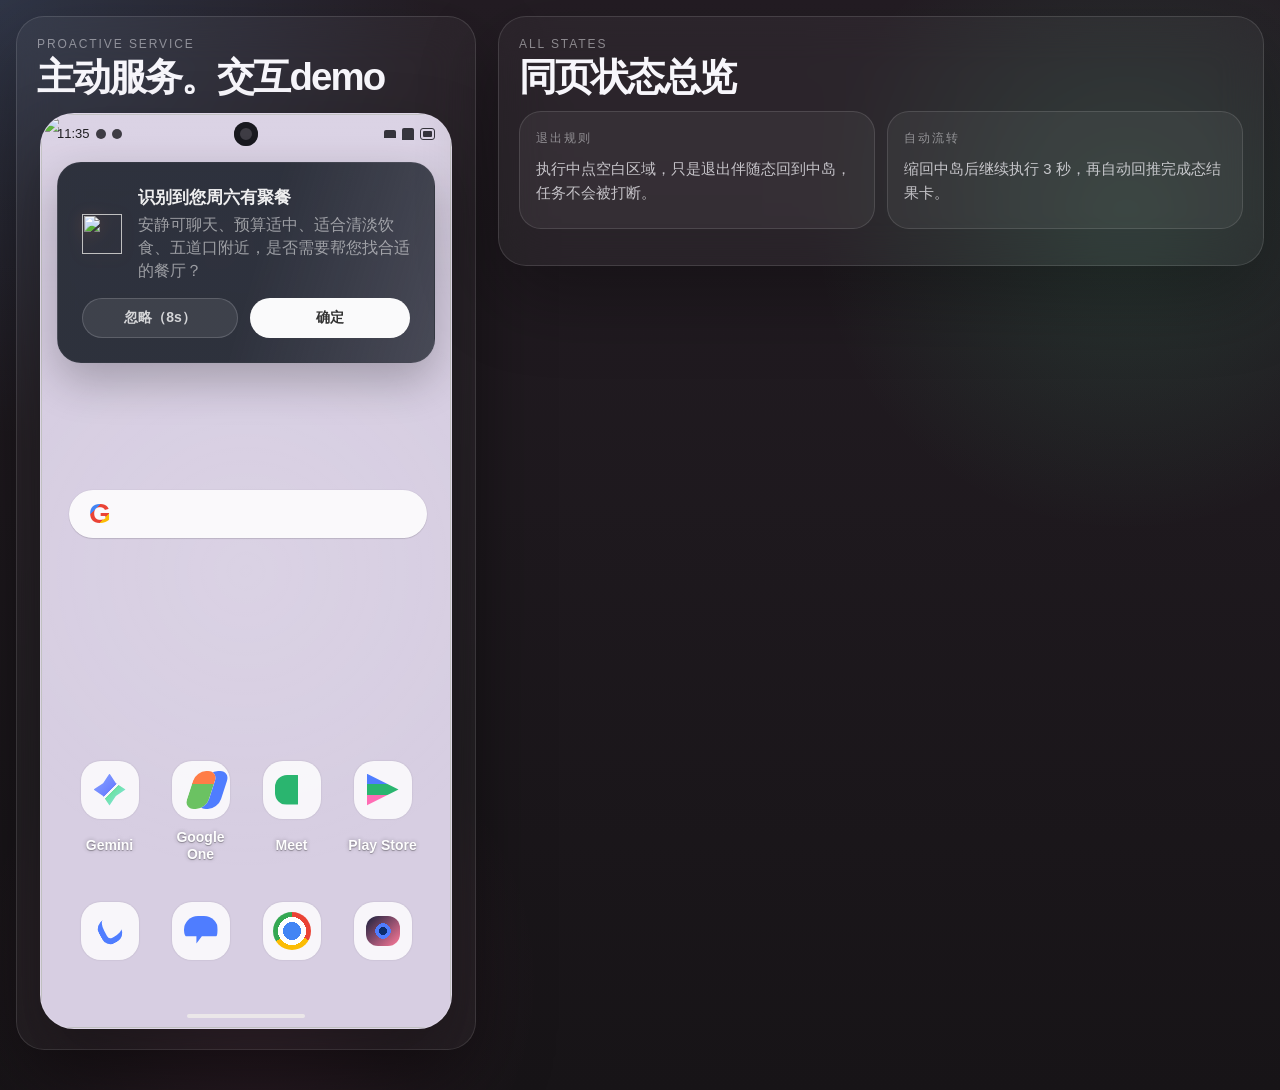
==== commit aa08b2a9: "Update demo title" ====
--- a/docs/index.html
+++ b/docs/index.html
@@ -12,8 +12,8 @@
       <section class="showcase">
         <section class="phone-column" aria-labelledby="phoneDemoTitle">
           <div class="section-head">
-            <p class="section-head__eyebrow">Phone Page</p>
-            <h2 class="section-head__title" id="phoneDemoTitle">手机页面</h2>
+            <p class="section-head__eyebrow">Proactive Service</p>
+            <h2 class="section-head__title" id="phoneDemoTitle">主动服务。交互demo</h2>
           </div>
 
           <div class="phone-stage">
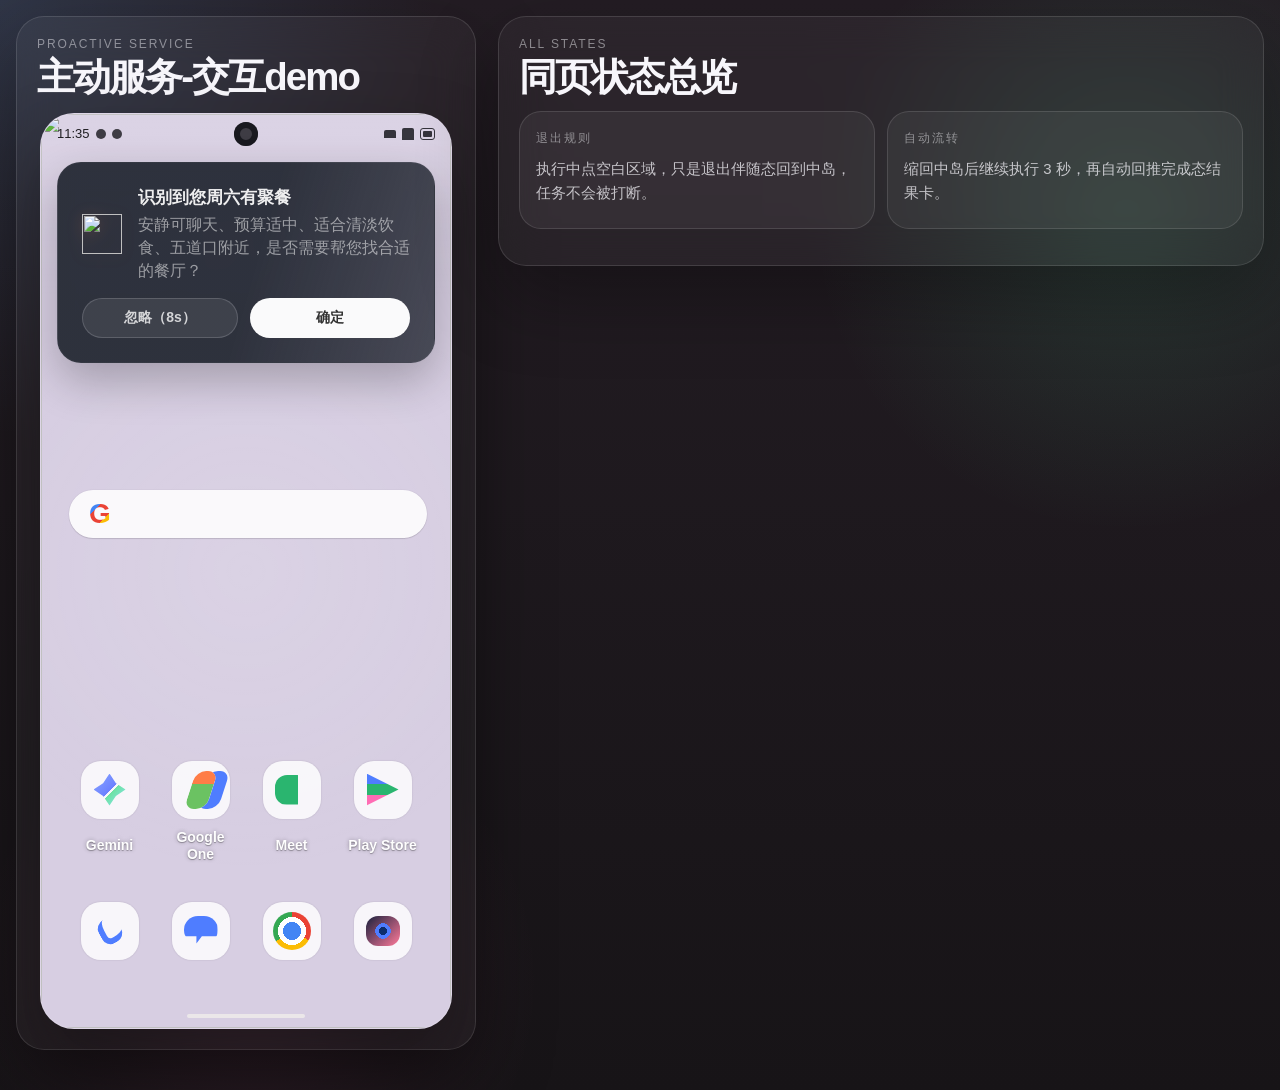
==== commit ceeb3c29: "Update demo heading punctuation" ====
--- a/docs/index.html
+++ b/docs/index.html
@@ -13,7 +13,7 @@
         <section class="phone-column" aria-labelledby="phoneDemoTitle">
           <div class="section-head">
             <p class="section-head__eyebrow">Proactive Service</p>
-            <h2 class="section-head__title" id="phoneDemoTitle">主动服务。交互demo</h2>
+            <h2 class="section-head__title" id="phoneDemoTitle">主动服务-交互demo</h2>
           </div>
 
           <div class="phone-stage">
